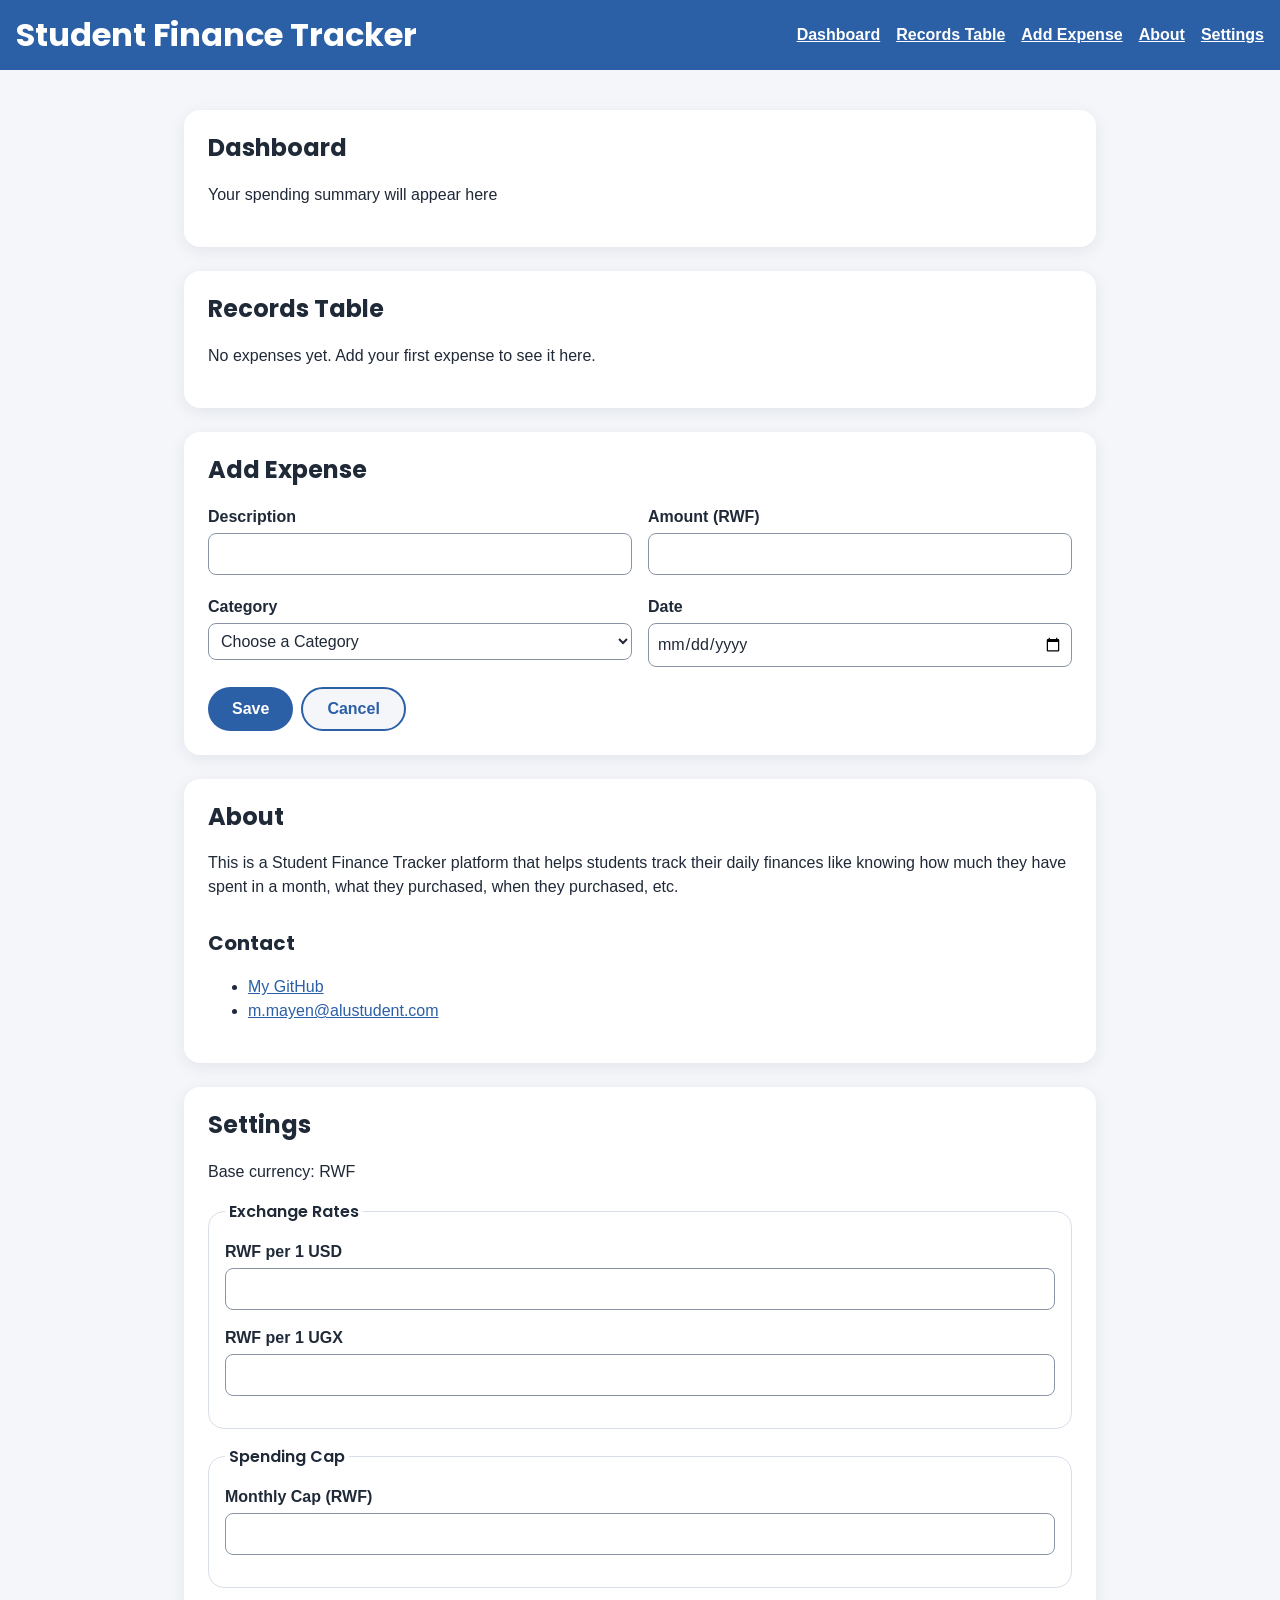
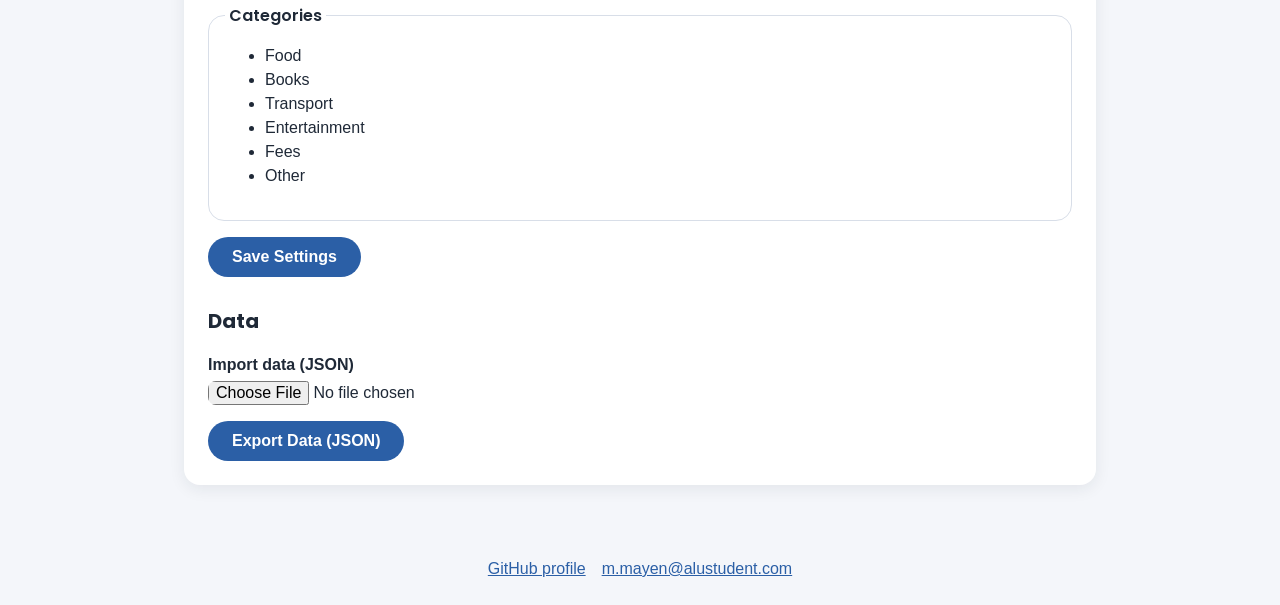
==== index.html @ be8c6f81 "M2: add secondary button style for Cancel" ====
<!doctype html>
<html lang="en">
  <head>
    <meta charset="UTF-8" />
    <meta name="viewport" content="width=device-width, initial-scale=1.0" />
    <link rel="preconnect" href="https://fonts.googleapis.com" />
    <link rel="preconnect" href="https://fonts.gstatic.com" crossorigin />
    <link
      href="https://fonts.googleapis.com/css2?family=Poppins:wght@500;600;700&display=swap"
      rel="stylesheet"
    />
    <title>Student Finance Tracker</title>
    <link rel="stylesheet" href="styles/main.css" />
  </head>
  <body>
    <a href="#main" class="skip-link">Skip to main content</a>
    <header>
      <h1>Student Finance Tracker</h1>
      <nav>
        <ul>
          <li><a href="#dashboard">Dashboard</a></li>
          <li><a href="#records-table">Records Table</a></li>
          <li><a href="#add">Add Expense</a></li>
          <li><a href="#about">About</a></li>
          <li><a href="#settings">Settings</a></li>
        </ul>
      </nav>
    </header>
    <main id="main">
      <p id="status" role="status" aria-live="polite"></p>
      <section id="dashboard" aria-labelledby="dashboard-title">
        <h2 id="dashboard-title">Dashboard</h2>
        <p id="dashboard-empty">Your spending summary will appear here</p>
      </section>
      <section id="records-table" aria-labelledby="records-table-title">
        <h2 id="records-table-title">Records Table</h2>
        <p id="records-empty">
          No expenses yet. Add your first expense to see it here.
        </p>
      </section>
      <section id="add" aria-labelledby="add-title">
        <h2 id="add-title">Add Expense</h2>
        <form id="expense-form">
          <div class="field">
            <label for="description">Description</label>
            <input
              type="text"
              id="description"
              name="description"
              aria-describedby="description-error"
            />
            <p id="description-error" class="error"></p>
          </div>
          <div class="field">
            <label for="amount">Amount (RWF)</label>
            <input
              type="text"
              id="amount"
              name="amount"
              inputmode="decimal"
              aria-describedby="amount-error"
            />
            <p id="amount-error" class="error"></p>
          </div>
          <div class="field">
            <label for="category">Category</label>
            <select
              name="category"
              id="category"
              aria-describedby="category-error"
            >
              <option value="">Choose a Category</option>
              <option value="Food">Food</option>
              <option value="Books">Books</option>
              <option value="Transport">Transport</option>
              <option value="Entertainment">Entertainment</option>
              <option value="Fees">Fees</option>
              <option value="Other">Other</option>
            </select>
            <p id="category-error" class="error"></p>
          </div>
          <div class="field">
            <label for="date">Date</label>
            <input
              type="date"
              id="date"
              name="date"
              aria-describedby="date-error"
            />
            <p id="date-error" class="error"></p>
          </div>
          <div class="actions">
            <button type="submit">Save</button>
            <button type="button" id="cancel-btn" class="btn-secondary">
              Cancel
            </button>
          </div>
        </form>
      </section>
      <section id="about" aria-labelledby="about-title">
        <h2 id="about-title">About</h2>
        <p>
          This is a Student Finance Tracker platform that helps students track
          their daily finances like knowing how much they have spent in a month,
          what they purchased, when they purchased, etc.
        </p>
        <h3>Contact</h3>
        <ul>
          <li><a href="https://github.com/mathiang-mathew/">My GitHub</a></li>
          <li>
            <a href="mailto:m.mayen@alustudent.com">m.mayen@alustudent.com</a>
          </li>
        </ul>
      </section>
      <section id="settings" aria-labelledby="settings-title">
        <h2 id="settings-title">Settings</h2>
        <p>Base currency: RWF</p>
        <form id="settings-form">
          <fieldset>
            <legend>Exchange Rates</legend>
            <div class="field">
              <label for="rate-usd">RWF per 1 USD</label>
              <input
                type="text"
                id="rate-usd"
                name="rate-usd"
                inputmode="decimal"
                aria-describedby="rate-usd-error"
              />
              <p id="rate-usd-error" class="error"></p>
            </div>

            <div class="field">
              <label for="rate-ugx">RWF per 1 UGX</label>
              <input
                type="text"
                id="rate-ugx"
                name="rate-ugx"
                inputmode="decimal"
                aria-describedby="rate-ugx-error"
              />
              <p id="rate-ugx-error" class="error"></p>
            </div>
          </fieldset>
          <fieldset>
            <legend>Spending Cap</legend>
            <div class="field">
              <label for="monthly-cap">Monthly Cap (RWF)</label>
              <input
                type="text"
                id="monthly-cap"
                name="monthly-cap"
                inputmode="decimal"
                aria-describedby="monthly-cap-error"
              />
              <p id="monthly-cap-error" class="error"></p>
            </div>
          </fieldset>
          <fieldset>
            <legend>Categories</legend>

            <ul>
              <li>Food</li>
              <li>Books</li>
              <li>Transport</li>
              <li>Entertainment</li>
              <li>Fees</li>
              <li>Other</li>
            </ul>
          </fieldset>
          <div class="actions">
            <button type="submit">Save Settings</button>
          </div>
        </form>

        <h3>Data</h3>
        <div class="field">
          <label for="import-file">Import data (JSON)</label>
          <input type="file" id="import-file" accept=".json" />
        </div>
        <button type="button" id="export-btn">Export Data (JSON)</button>
      </section>
    </main>
    <footer>
      <ul>
        <li>
          <a href="https://github.com/mathiang-mathew/">GitHub profile</a>
        </li>
        <li>
          <a href="mailto:m.mayen@alustudent.com">m.mayen@alustudent.com</a>
        </li>
      </ul>
    </footer>
  </body>
</html>
---- styles/main.css ----
:root {
  /* Brand colours */
  --color-primary: #2b5fa6; /* deep blue: main buttons, links, header (white text 6.4:1) */
  --color-primary-dark: #1f4a85; /* hover state, focus ring (8.2:1 on background) */
  --color-secondary: #f2b33d; /* golden yellow: highlights, cards, chart bars. DARK TEXT ONLY (7.9:1) */
  --color-secondary-light: #fdf3dc; /* soft yellow tint for backgrounds (13.3:1 with dark text) */
  --color-accent: #c0353b; /* coral red: delete buttons, alerts (white text 5.5:1) */
  --color-accent-bright: #e2454a; /* bright coral: decoration only, never behind small text */

  /* Neutrals */
  --color-bg: #f4f6fa; /* page background (light grey-blue) */
  --color-surface: #ffffff; /* cards, forms, table */
  --color-text: #1f2937; /* main text (13.6:1 on background) */
  --color-text-muted: #5b6474; /* hints, labels, dates (5.5:1 on background) */
  --color-border: #d8dee8; /* soft card borders (decorative only) */
  --color-border-input: #8a94a6; /* input borders (3.1:1, meets the 3:1 rule for controls) */

  /* Status */
  --color-error: #b42318; /* errors, over-cap message (6.6:1) */
  --color-success: #157a3c; /* saved, under-cap message (5.4:1) */

  /* Buttons */
  --btn-bg: var(--color-primary);
  --btn-bg-hover: var(--color-primary-dark);
  --btn-text: #ffffff;
  --btn-danger-bg: var(--color-accent);
  --btn-radius: 999px; /* pill-shaped buttons, like the reference */
  /* Typography */
  --font-heading: "Poppins", "Helvetica Neue", Helvetica, Arial, sans-serif;
  --font-body:
    -apple-system, BlinkMacSystemFont, "SF Pro Text", "Helvetica Neue",
    Helvetica, Arial, sans-serif;

  --text-sm: 0.875rem; /* 14px: hints, table labels */
  --text-base: 1rem; /* 16px: body text */
  --text-lg: 1.25rem; /* 20px: h3 */
  --text-xl: 1.5rem; /* 24px: h2 */
  --text-2xl: 2rem; /* 32px: h1, big totals */

  /* Spacing */
  --space-xs: 0.25rem;
  --space-sm: 0.5rem;
  --space-md: 1rem;
  --space-lg: 1.5rem;
  --space-xl: 2rem;

  /* Shape and Motion */
  --radius: 1rem; /* Soft rounded cards */
  --shadow: 0 4px 16px rgba(31, 41, 55, 0.08);
  --focus-ring: 3px solid var(--color-primary-dark);
  --transition: 150ms ease;
}
*,
*::before,
*::after {
  box-sizing: border-box;
}

body {
  margin: 0;
  font-family: var(--font-body);
  font-size: var(--text-base);
  line-height: 1.5;
  color: var(--color-text);
  background-color: var(--color-bg);
}

h1,
h2,
h3 {
  font-family: var(--font-heading);
  line-height: 1.2;
  margin-top: 0;
}

h1 {
  font-size: var(--text-2xl);
}
h2 {
  font-size: var(--text-xl);
}
h3 {
  font-size: var(--text-lg);
  margin-top: var(--space-xl);
}
a {
  color: var(--color-primary);
}
input,
select,
button {
  font: inherit;
}
.skip-link {
  position: absolute;
  left: var(--space-md);
  top: -100px; /* off-screen, above the page */
  padding: var(--space-sm) var(--space-md);
  background: var(--color-primary);
  color: var(--btn-text);
  border-radius: var(--radius);
  z-index: 100; /* sits on top of everything */
}
.skip-link:focus {
  top: var(--space-sm);
}
:focus-visible {
  outline: var(--focus-ring);
  outline-offset: 2px;
}

header {
  background: var(--color-primary);
  color: var(--color-surface);
  padding: var(--space-md);
}
nav ul {
  list-style: none;
  margin: 0;
  padding: 0;
  display: flex;
  flex-wrap: wrap;
  gap: var(--space-sm) var(--space-md);
}
nav a {
  color: var(--color-surface);
  font-weight: 600;
}
main {
  max-width: 960px;
  margin: 0 auto;
  padding: var(--space-md);
}
section {
  background: var(--color-surface);
  border-radius: var(--radius);
  box-shadow: var(--shadow);
  padding: var(--space-lg);
  margin-bottom: var(--space-lg);
}
.field {
  margin-bottom: var(--space-md);
}
label {
  display: block;
  font-weight: 600;
  margin-bottom: var(--space-xs);
}
input,
select {
  width: 100%;
  padding: var(--space-sm);
  border: 1px solid var(--color-border-input);
  border-radius: var(--space-sm);
  background: var(--color-surface);
  color: var(--color-text);
}
input[type="file"] {
  border: none;
  padding: 0;
}
.error {
  color: var(--color-error);
  font-size: var(--text-sm);
  margin: var(--space-xs) 0 0;
}
fieldset {
  border: 1px solid var(--color-border);
  border-radius: var(--radius);
  padding: var(--space-md);
  margin: 0 0 var(--space-md);
}
fieldset ul {
  margin-top: 0;
}
legend {
  font-family: var(--font-heading);
  font-weight: 600;
  padding: 0 var(--space-xs);
}
.actions {
  display: flex;
  flex-wrap: wrap;
  gap: var(--space-sm);
}
button {
  background: var(--btn-bg);
  color: var(--btn-text);
  border: none;
  padding: var(--space-sm) var(--space-lg);
  font-weight: 600;
  border-radius: var(--btn-radius);
  cursor: pointer;
  transition: background-color var(--transition);
}
button:hover {
  background: var(--btn-bg-hover);
}
.btn-secondary {
  background: var(--color-bg);
  color: var(--color-primary);
  border: 2px solid var(--color-primary);
}
.btn-secondary:hover {
  background: var(--color-secondary-light);
}
footer {
  padding: var(--space-lg) var(--space-md);
  text-align: center;
  color: var(--color-text-muted);
}
footer ul {
  list-style: none;
  margin: 0;
  padding: 0;
  display: flex;
  justify-content: center;
  flex-wrap: wrap;
  gap: var(--space-md);
}

@media (prefers-reduced-motion: reduce) {
  * {
    transition: none !important;
  }
}
@media (min-width: 768px) {
  header {
    display: flex;
    justify-content: space-between;
    align-items: center;
  }
  header h1 {
    margin: 0;
  }
  main {
    padding: var(--space-lg);
  }
}
@media (min-width: 1024px) {
  #expense-form {
    display: flex;
    flex-wrap: wrap;
    gap: 0 var(--space-md);
  }
  #expense-form .field {
    flex: 1 1 40%;
  }
  #expense-form .actions {
    flex-basis: 100%;
  }
}
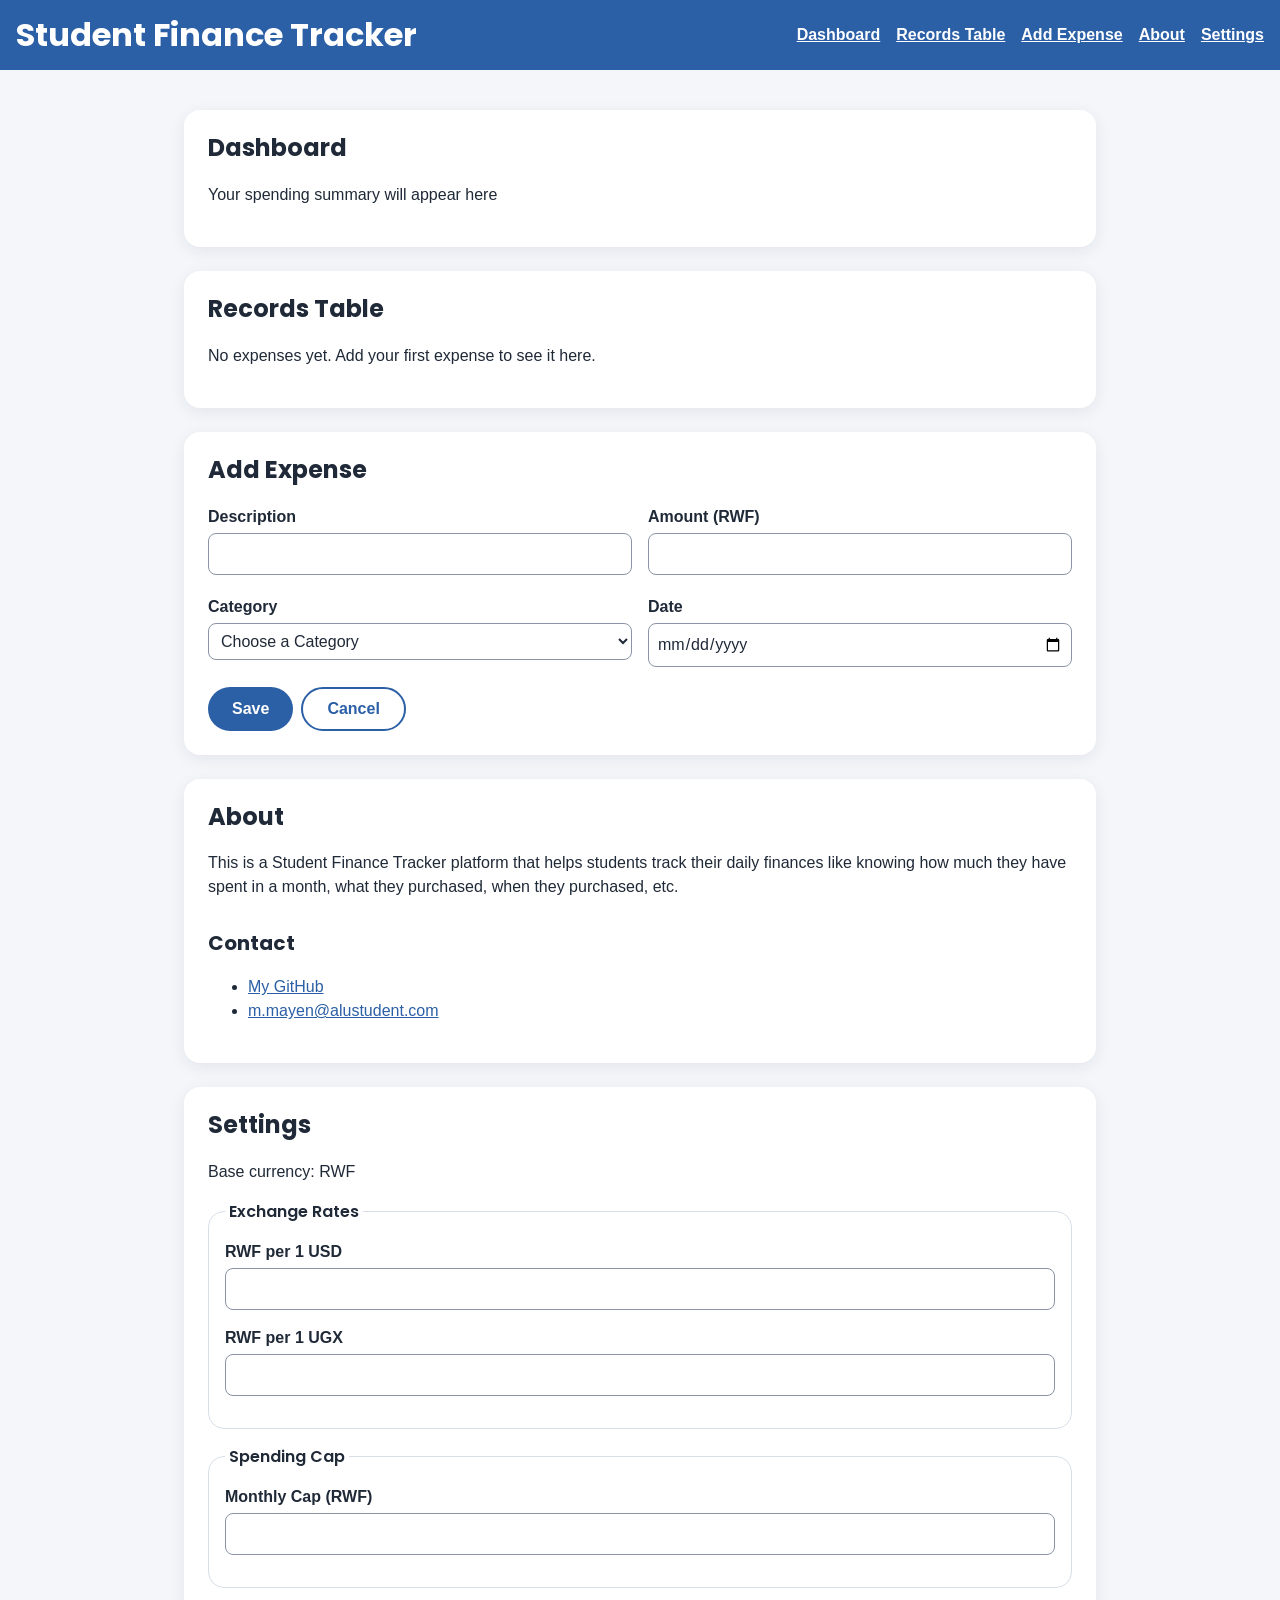
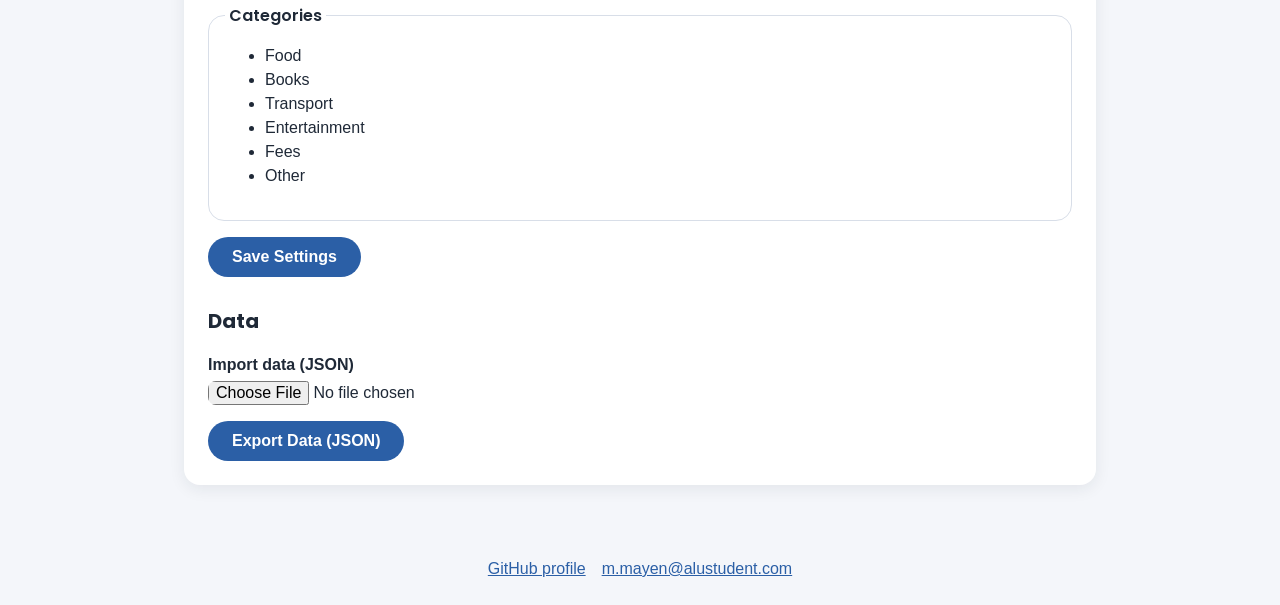
==== commit b2a46865: "M4: render records table from state" ====
--- a/index.html
+++ b/index.html
@@ -37,6 +37,18 @@
         <p id="records-empty">
           No expenses yet. Add your first expense to see it here.
         </p>
+        <table id="records-list">
+          <thead>
+            <tr>
+              <th scope="col">Date</th>
+              <th scope="col">Description</th>
+              <th scope="col">Category</th>
+              <th scope="col">Amount (RWF)</th>
+              <th scope="col">Actions</th>
+            </tr>
+          </thead>
+          <tbody id="records-body"></tbody>
+        </table>
       </section>
       <section id="add" aria-labelledby="add-title">
         <h2 id="add-title">Add Expense</h2>
@@ -78,6 +90,16 @@
               <option value="Other">Other</option>
             </select>
             <p id="category-error" class="error"></p>
+          </div>
+          <div class="field" id="category-other-field" hidden>
+            <label for="category-other">Specify Category</label>
+            <input
+              type="text"
+              id="category-other"
+              name="category-other"
+              aria-describedby="category-other-error"
+            />
+            <p id="category-other-error" class="error"></p>
           </div>
           <div class="field">
             <label for="date">Date</label>
@@ -191,5 +213,6 @@
         </li>
       </ul>
     </footer>
+    <script type="module" src="scripts/main.js"></script>
   </body>
 </html>
--- a/styles/main.css
+++ b/styles/main.css
@@ -164,6 +164,13 @@
   font-size: var(--text-sm);
   margin: var(--space-xs) 0 0;
 }
+/* Invalid fields: red border, set by showError via aria-invalid. */
+input[aria-invalid="true"],
+select[aria-invalid="true"] {
+  border-color: var(--color-error);
+  border-width: 2px;
+}
+
 fieldset {
   border: 1px solid var(--color-border);
   border-radius: var(--radius);
@@ -197,7 +204,7 @@
   background: var(--btn-bg-hover);
 }
 .btn-secondary {
-  background: var(--color-bg);
+  background: var(--color-surface);
   color: var(--color-primary);
   border: 2px solid var(--color-primary);
 }
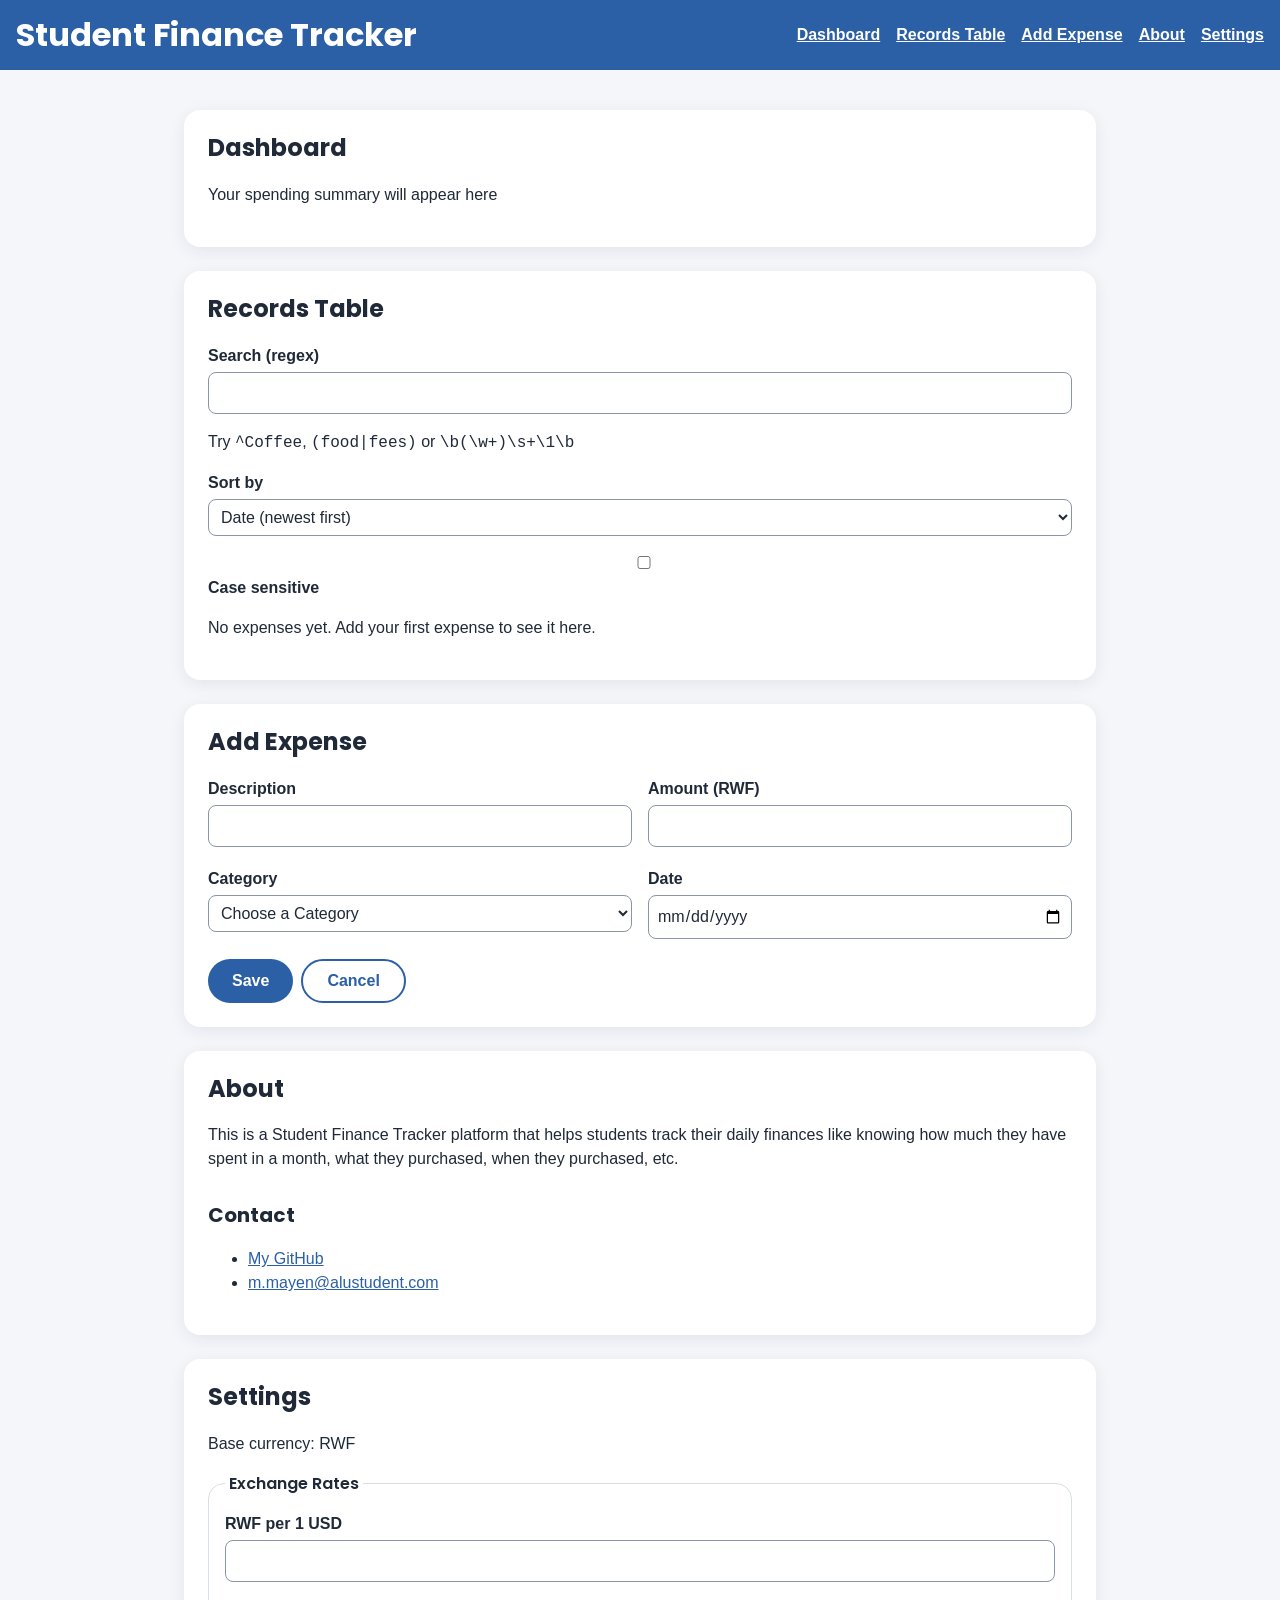
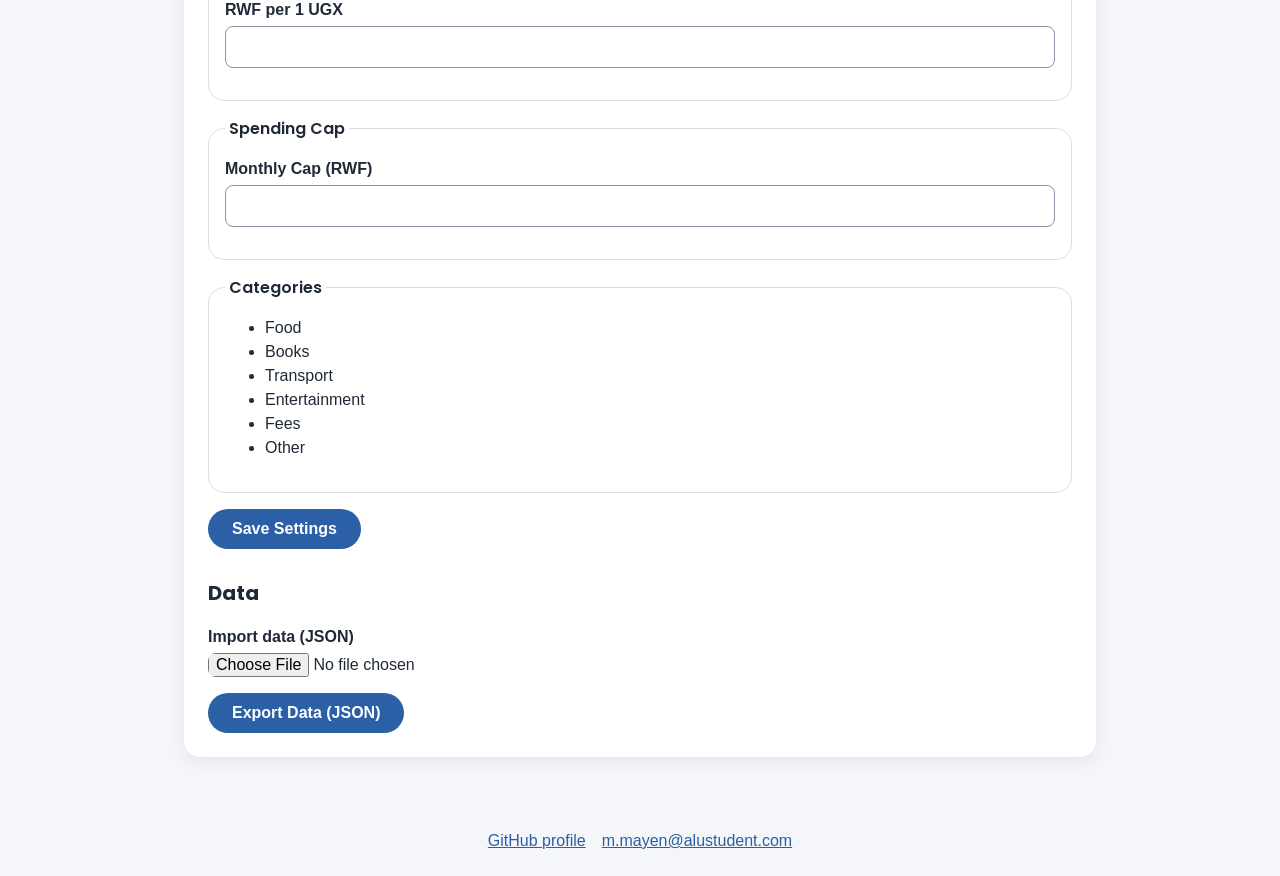
==== commit d50d4aec: "M4: add regex search, sort dropdown and Escape to cancel" ====
--- a/index.html
+++ b/index.html
@@ -34,6 +34,38 @@
       </section>
       <section id="records-table" aria-labelledby="records-table-title">
         <h2 id="records-table-title">Records Table</h2>
+        <div class="controls">
+          <div class="field">
+            <label for="search">Search (regex)</label>
+            <input
+              type="text"
+              id="search"
+              name="search"
+              aria-describedby="search-hint search-error"
+            />
+            <p id="search-hint" class="hint">
+              Try <code>^Coffee</code>, <code>(food|fees)</code> or
+              <code>\b(\w+)\s+\1\b</code>
+            </p>
+            <p id="search-error" class="error"></p>
+          </div>
+          <div class="field">
+            <label for="sort-by">Sort by</label>
+            <select id="sort-by" name="sort-by">
+              <option value="date-desc">Date (newest first)</option>
+              <option value="date-asc">Date (oldest first)</option>
+              <option value="desc-asc">Description (A to Z)</option>
+              <option value="desc-desc">Description (Z to A)</option>
+              <option value="amount-desc">Amount (highest first)</option>
+              <option value="amount-asc">Amount (lowest first)</option>
+            </select>
+          </div>
+          <div class="field checkbox">
+            <input type="checkbox" id="case-sensitive" name="case-sensitive" />
+            <label for="case-sensitive">Case sensitive</label>
+          </div>
+        </div>
+        <p id="search-status" role="status" aria-live="polite"></p>
         <p id="records-empty">
           No expenses yet. Add your first expense to see it here.
         </p>
@@ -112,7 +144,7 @@
             <p id="date-error" class="error"></p>
           </div>
           <div class="actions">
-            <button type="submit">Save</button>
+            <button type="submit" id="save-btn">Save</button>
             <button type="button" id="cancel-btn" class="btn-secondary">
               Cancel
             </button>
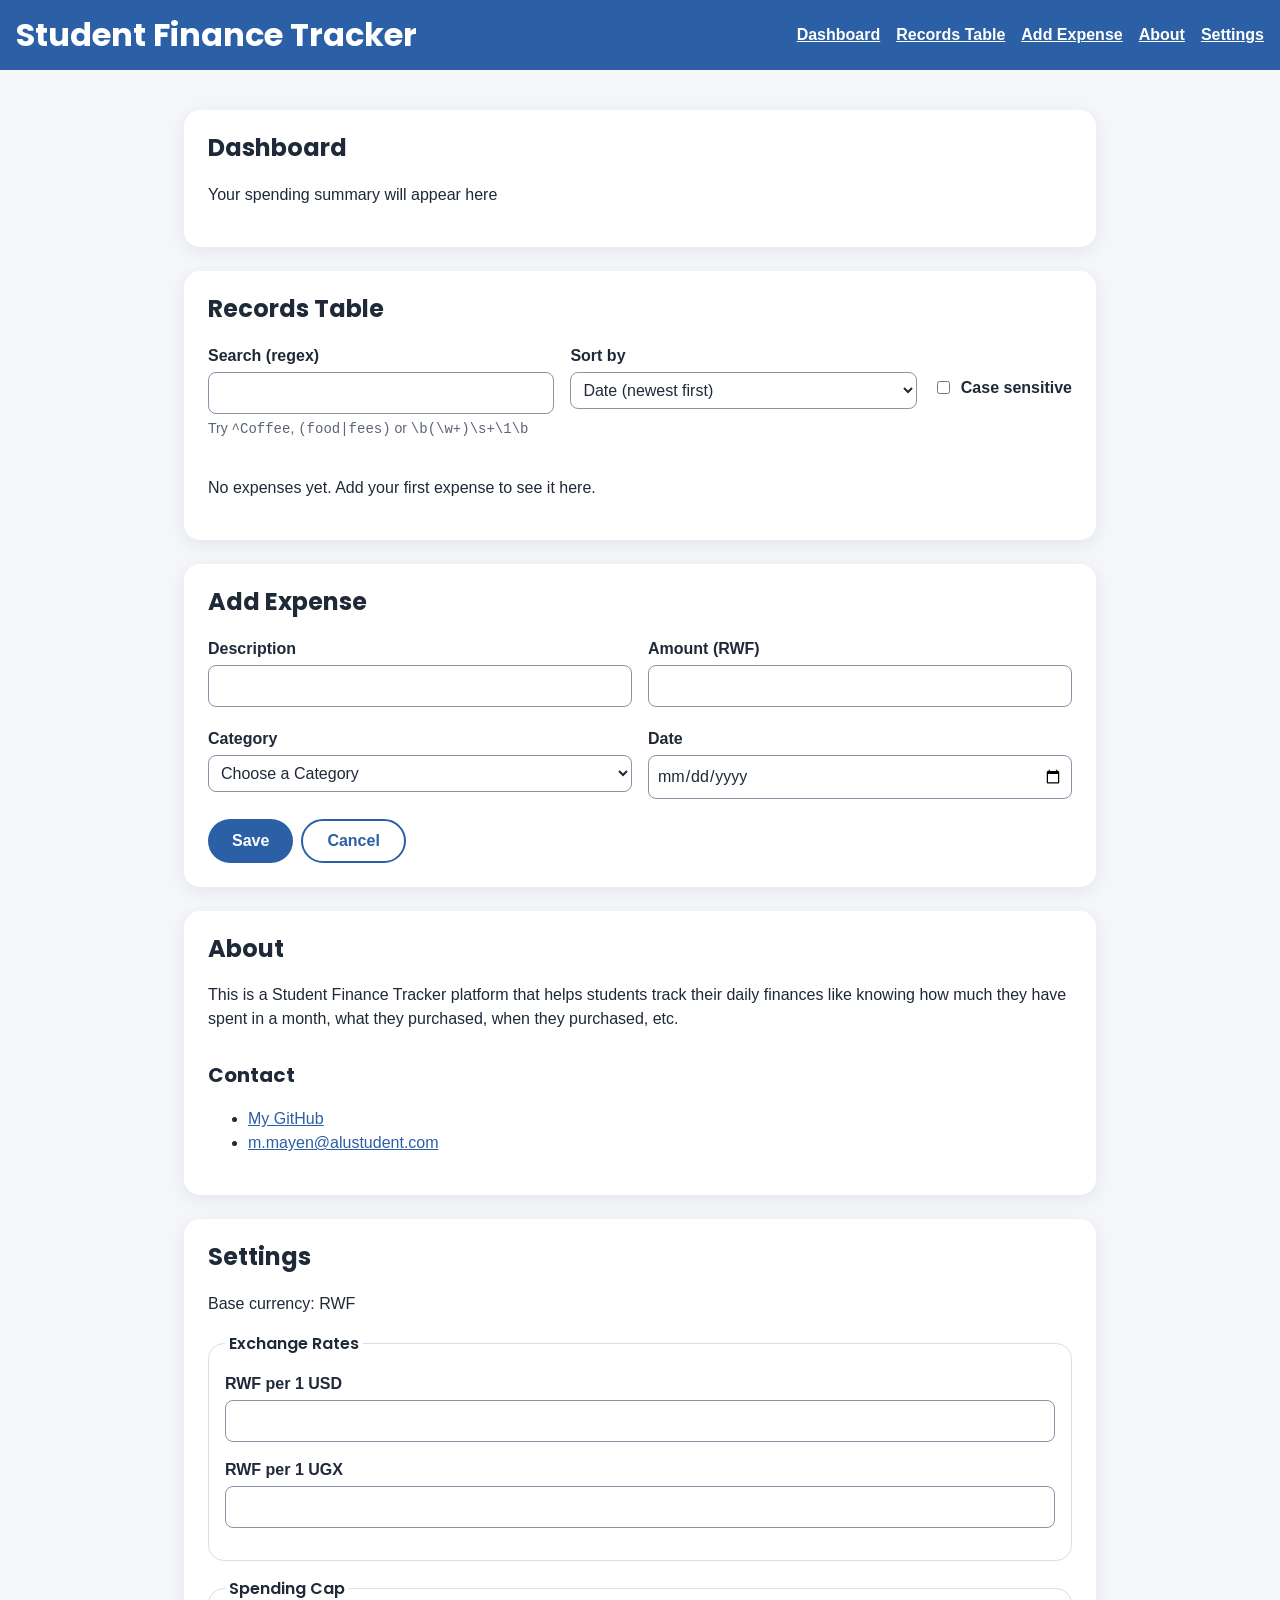
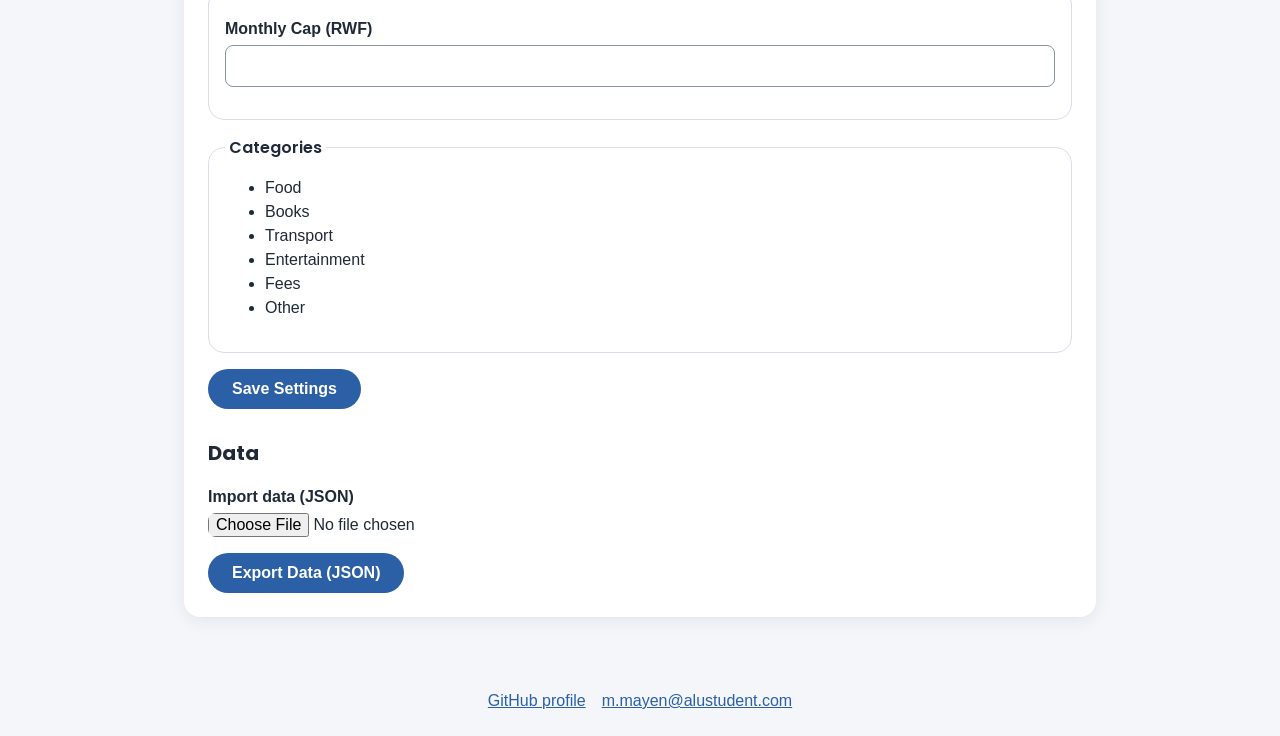
==== commit 83d1b3ab: "M5: add dashboard markup for stats, cap bar and 7-day chart" ====
--- a/index.html
+++ b/index.html
@@ -31,6 +31,36 @@
       <section id="dashboard" aria-labelledby="dashboard-title">
         <h2 id="dashboard-title">Dashboard</h2>
         <p id="dashboard-empty">Your spending summary will appear here</p>
+        <div id="dashboard-content" hidden>
+          <dl class="stats">
+            <div class="stat">
+              <dt>Total records</dt>
+              <dd id="stat-count"></dd>
+            </div>
+            <div class="stat">
+              <dt>Total spent</dt>
+              <dd id="stat-total"></dd>
+              <dd id="stat-total-converted" class="hint"></dd>
+            </div>
+            <div class="stat">
+              <dt>Top category</dt>
+              <dd id="stat-top"></dd>
+            </div>
+            <div class="stat">
+              <dt>Spent this month</dt>
+              <dd id="stat-month"></dd>
+            </div>
+          </dl>
+
+          <h3>Monthly cap</h3>
+          <div class="cap-bar" aria-hidden="true">
+            <div id="cap-fill" class="cap-fill"></div>
+          </div>
+          <p id="cap-status" role="status" aria-live="polite"></p>
+
+          <h3 id="trend-title">Last 7 days</h3>
+          <ul id="trend" class="trend" aria-labelledby="trend-title"></ul>
+        </div>
       </section>
       <section id="records-table" aria-labelledby="records-table-title">
         <h2 id="records-table-title">Records Table</h2>
--- a/styles/main.css
+++ b/styles/main.css
@@ -225,6 +225,80 @@
   flex-wrap: wrap;
   gap: var(--space-md);
 }
+/* Records table */
+.hint {
+  color: var(--color-text-muted);
+  font-size: var(--text-sm);
+  margin: var(--space-xs) 0 0;
+}
+.checkbox {
+  display: flex;
+  align-items: center;
+  gap: var(--space-sm);
+}
+.checkbox input {
+  width: auto;
+}
+.checkbox label {
+  margin: 0;
+}
+mark {
+  background: var(--color-secondary);
+  color: var(--color-text);
+  border-radius: 2px;
+}
+table {
+  width: 100%;
+  border-collapse: collapse;
+}
+th,
+td {
+  text-align: left;
+  padding: var(--space-sm);
+  border-bottom: 1px solid var(--color-border);
+}
+td[data-label="Actions"] {
+  display: flex;
+  flex-wrap: wrap;
+  gap: var(--space-xs);
+}
+td[data-label="Actions"] button {
+  padding: var(--space-xs) var(--space-md);
+}
+
+/* Phones: each row becomes a card, with the column name before each value. */
+@media (max-width: 767px) {
+  thead {
+    position: absolute;
+    width: 1px;
+    height: 1px;
+    overflow: hidden;
+    clip: rect(0 0 0 0);
+  }
+  table,
+  tbody,
+  tr,
+  td {
+    display: block;
+  }
+  tr {
+    border: 1px solid var(--color-border);
+    border-radius: var(--radius);
+    padding: var(--space-sm);
+    margin-bottom: var(--space-sm);
+  }
+  td {
+    border: none;
+    padding: var(--space-xs) 0;
+  }
+  td::before {
+    content: attr(data-label) ": ";
+    font-weight: 600;
+  }
+  td[data-label="Actions"]::before {
+    content: none;
+  }
+}
 
 @media (prefers-reduced-motion: reduce) {
   * {
@@ -257,3 +331,18 @@
     flex-basis: 100%;
   }
 }
+@media (min-width: 768px) {
+  .controls {
+    display: flex;
+    flex-wrap: wrap;
+    align-items: flex-start;
+    gap: 0 var(--space-md);
+  }
+  .controls .field {
+    flex: 1 1 30%;
+  }
+  .controls .checkbox {
+    flex: 0 0 auto;
+    margin-top: 2rem;
+  }
+}
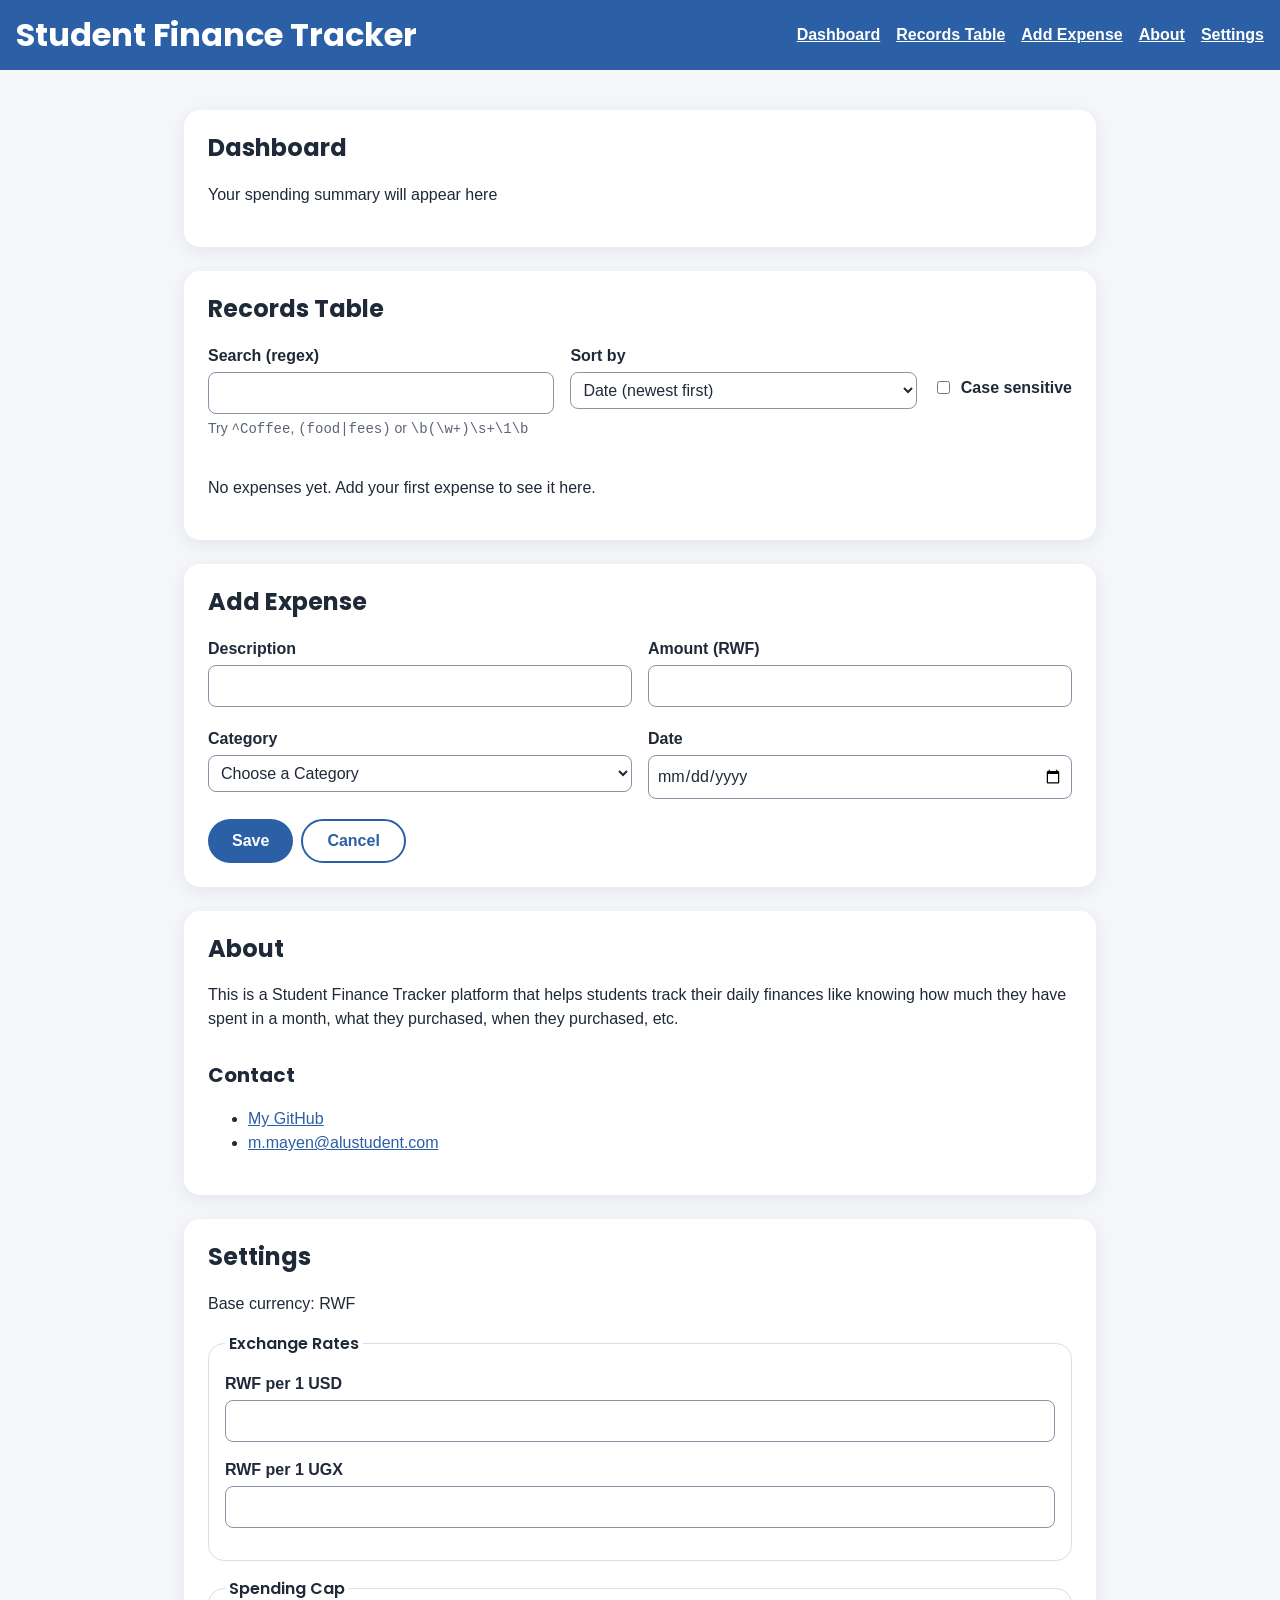
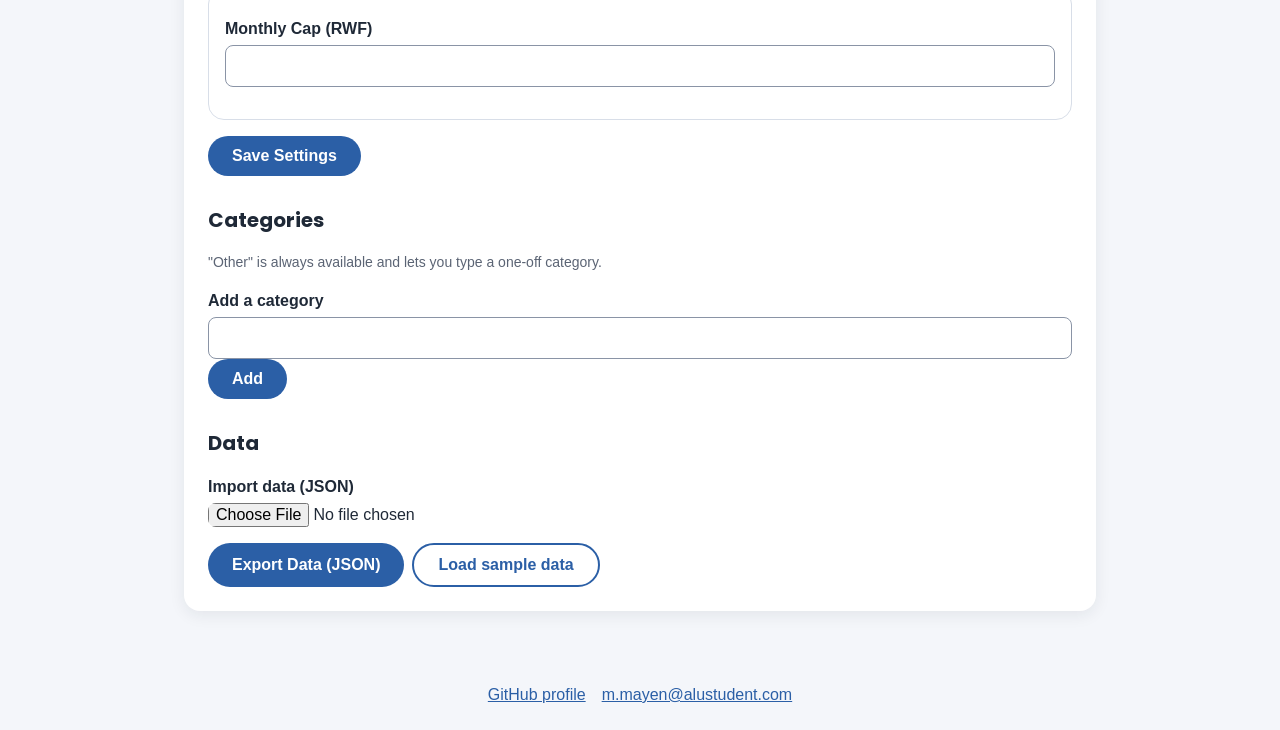
==== commit 5b71c189: "M6: add category editor and sample data button to settings" ====
--- a/index.html
+++ b/index.html
@@ -240,29 +240,43 @@
               <p id="monthly-cap-error" class="error"></p>
             </div>
           </fieldset>
-          <fieldset>
-            <legend>Categories</legend>
-
-            <ul>
-              <li>Food</li>
-              <li>Books</li>
-              <li>Transport</li>
-              <li>Entertainment</li>
-              <li>Fees</li>
-              <li>Other</li>
-            </ul>
-          </fieldset>
           <div class="actions">
             <button type="submit">Save Settings</button>
           </div>
         </form>
-
+        <h3 id="categories-title">Categories</h3>
+        <p class="hint">
+          "Other" is always available and lets you type a one-off category.
+        </p>
+        <ul
+          id="category-list"
+          class="category-list"
+          aria-labelledby="categories-title"
+        ></ul>
+        <div class="field">
+          <label for="new-category">Add a category</label>
+          <div class="inline">
+            <input
+              type="text"
+              id="new-category"
+              name="new-category"
+              aria-describedby="new-category-error"
+            />
+            <button type="button" id="add-category-btn">Add</button>
+          </div>
+          <p id="new-category-error" class="error"></p>
+        </div>
         <h3>Data</h3>
         <div class="field">
           <label for="import-file">Import data (JSON)</label>
-          <input type="file" id="import-file" accept=".json" />
-        </div>
-        <button type="button" id="export-btn">Export Data (JSON)</button>
+          <input type="file" id="import-file" accept=".json,application/json" />
+        </div>
+        <div class="actions">
+          <button type="button" id="export-btn">Export Data (JSON)</button>
+          <button type="button" id="sample-btn" class="btn-secondary">
+            Load sample data
+          </button>
+        </div>
       </section>
     </main>
     <footer>
--- a/styles/main.css
+++ b/styles/main.css
@@ -225,6 +225,99 @@
   flex-wrap: wrap;
   gap: var(--space-md);
 }
+/* Dashboard */
+.visually-hidden {
+  position: absolute;
+  width: 1px;
+  height: 1px;
+  overflow: hidden;
+  clip: rect(0 0 0 0);
+  white-space: nowrap;
+}
+.stats {
+  display: grid;
+  grid-template-columns: repeat(auto-fit, minmax(180px, 1fr));
+  gap: var(--space-md);
+  margin: 0;
+}
+.stat {
+  background: var(--color-secondary-light);
+  border-radius: var(--radius);
+  padding: var(--space-md);
+}
+.stat dt {
+  color: var(--color-text-muted);
+  font-size: var(--text-sm);
+  font-weight: 600;
+}
+.stat dd {
+  margin: 0;
+  font-family: var(--font-heading);
+  font-size: var(--text-lg);
+  font-weight: 700;
+}
+.stat dd.hint {
+  font-family: var(--font-body);
+  font-size: var(--text-sm);
+  font-weight: 400;
+}
+.cap-bar {
+  height: 0.75rem;
+  background: var(--color-border);
+  border-radius: var(--btn-radius);
+  overflow: hidden;
+}
+.cap-fill {
+  height: 100%;
+  width: 0;
+  background: var(--color-success);
+  transition: width var(--transition);
+}
+.cap-fill.over {
+  background: var(--color-error);
+}
+.cap-under {
+  color: var(--color-success);
+  font-weight: 600;
+}
+.cap-over {
+  color: var(--color-error);
+  font-weight: 600;
+}
+.trend {
+  list-style: none;
+  margin: 0;
+  padding: 0;
+  display: flex;
+  align-items: flex-end;
+  gap: var(--space-sm);
+  height: 10rem;
+}
+.trend li {
+  flex: 1;
+  height: 100%;
+  display: flex;
+  flex-direction: column;
+  justify-content: flex-end;
+  align-items: center;
+  font-size: var(--text-sm);
+}
+.bar-track {
+  flex: 1;
+  width: 100%;
+  display: flex;
+  align-items: flex-end;
+}
+.bar {
+  width: 100%;
+  min-height: 2px;
+  background: var(--color-secondary);
+  border-radius: var(--space-xs) var(--space-xs) 0 0;
+}
+.bar-amount {
+  color: var(--color-text-muted);
+  font-size: 0.75rem;
+}
 /* Records table */
 .hint {
   color: var(--color-text-muted);
